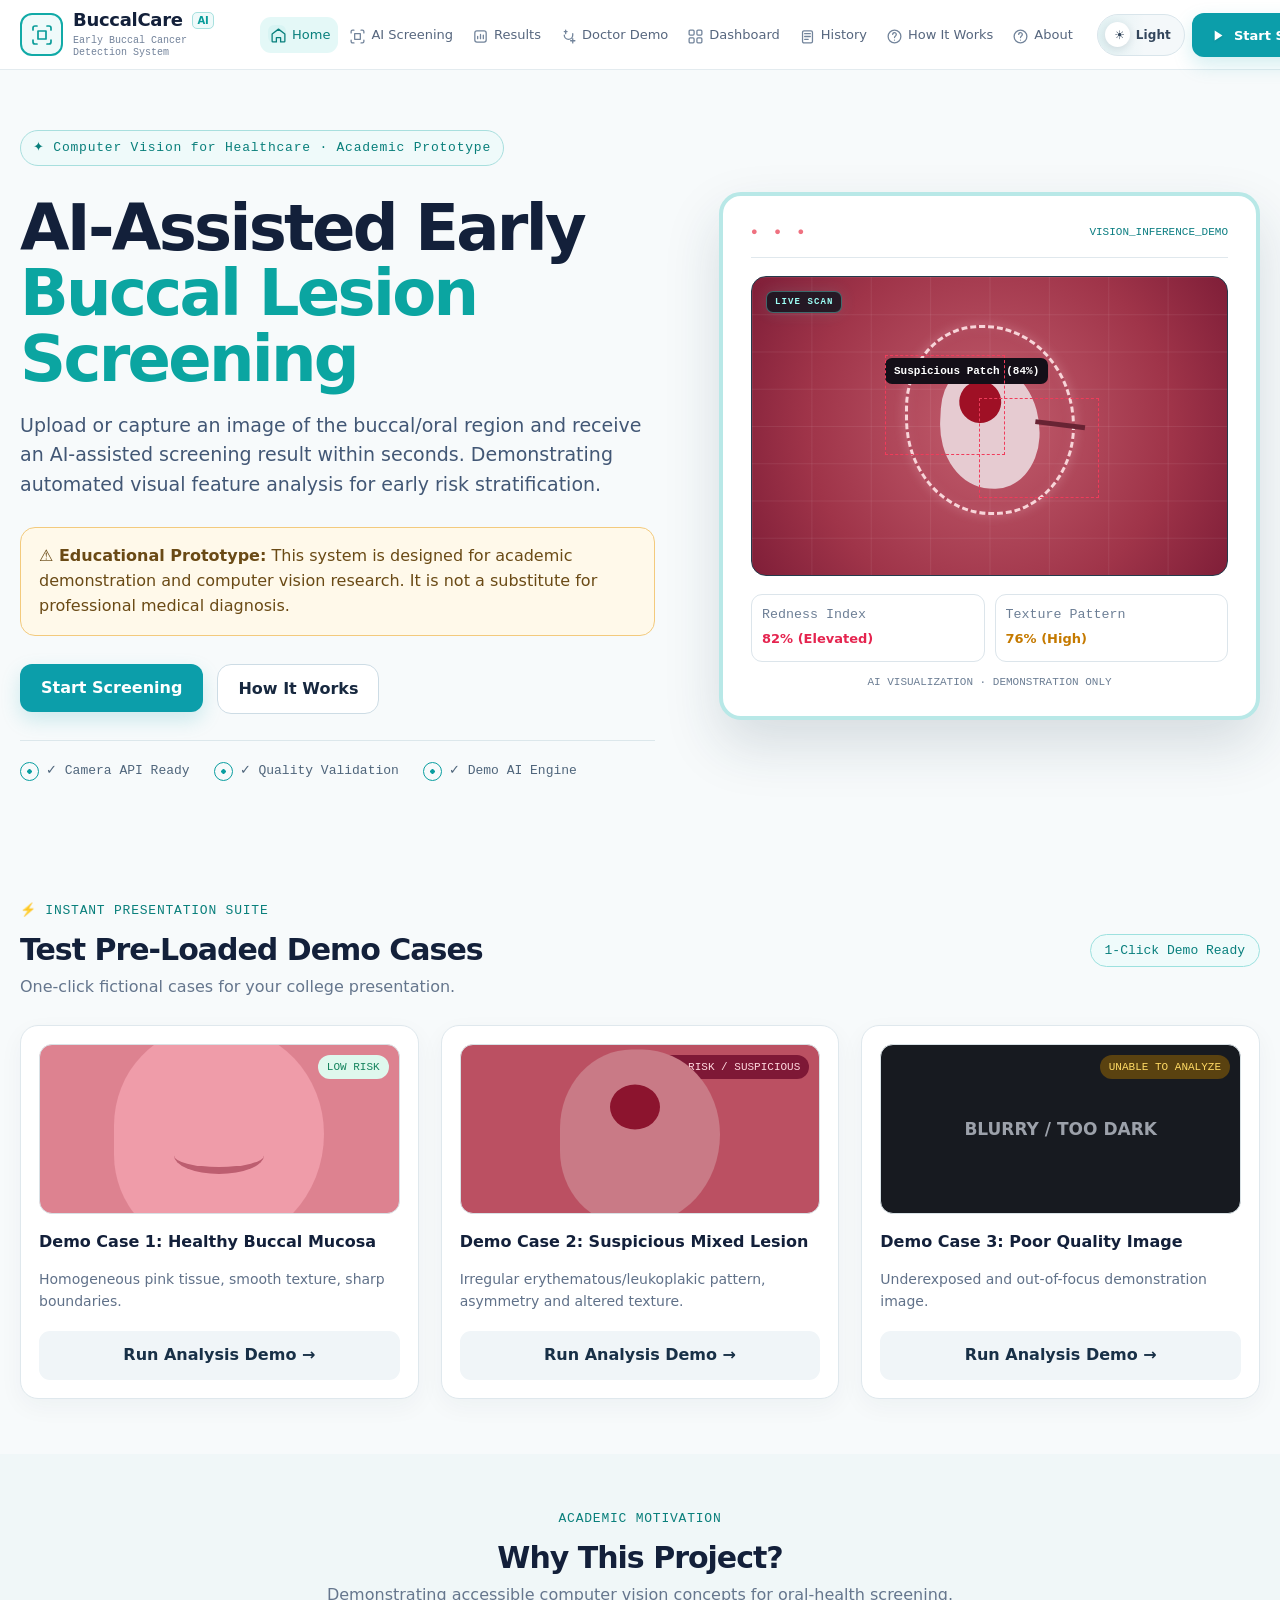
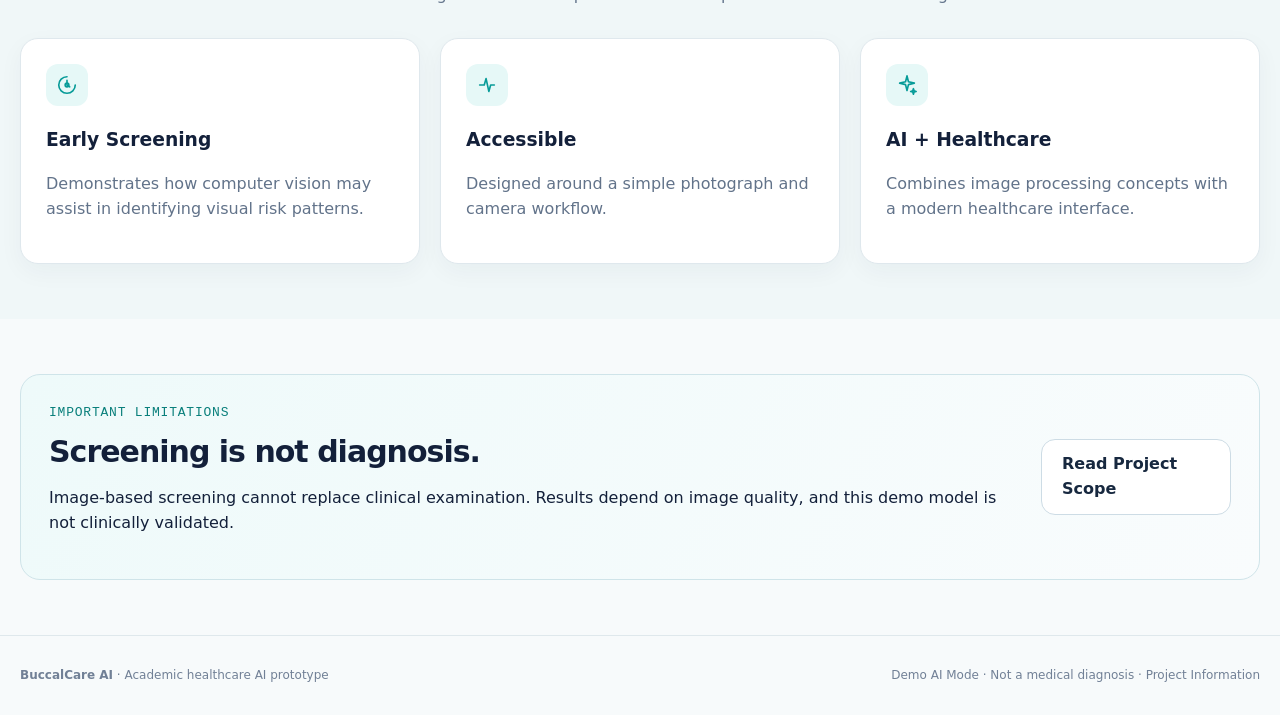
==== index.html @ 54544c03 "Add files via upload" ====
<!DOCTYPE html>
<html lang="en">
<head>
<meta charset="UTF-8"><meta name="viewport" content="width=device-width,initial-scale=1.0">
<title>BuccalCare AI — Early Buccal Cancer Screening System</title>
<link rel="stylesheet" href="styles.css">
</head>
<body data-page="home">
<div id="site-header"></div>
<main>
<section class="hero container">
  <div class="hero-copy">
    <div class="eyebrow">✦ Computer Vision for Healthcare · Academic Prototype</div>
    <h1>AI-Assisted Early <span>Buccal Lesion Screening</span></h1>
    <p class="lead">Upload or capture an image of the buccal/oral region and receive an AI-assisted screening result within seconds. Demonstrating automated visual feature analysis for early risk stratification.</p>
    <div class="notice"><b>⚠ Educational Prototype:</b> This system is designed for academic demonstration and computer vision research. It is not a substitute for professional medical diagnosis.</div>
    <div class="hero-actions"><a class="btn primary" href="screening.html">Start Screening</a><a class="btn secondary" href="how-it-works.html">How It Works</a></div>
    <div class="trust-row"><span>✓ Camera API Ready</span><span>✓ Quality Validation</span><span>✓ Demo AI Engine</span></div>
  </div>
  <div class="vision-window">
    <div class="window-bar"><span class="dots">● ● ●</span><code>VISION_INFERENCE_DEMO</code></div>
    <div class="vision-stage">
      <div class="grid8"></div><div class="scan-ring"></div><div class="mouth-art"><div class="lesion-dot"></div></div>
      <div class="tag">Suspicious Patch <b>(84%)</b></div><div class="corner c1"></div><div class="corner c2"></div>
    </div>
    <div class="metric-row"><div><small>Redness Index</small><b class="danger">82% (Elevated)</b></div><div><small>Texture Pattern</small><b class="warning">76% (High)</b></div></div>
    <div class="demo-label">AI VISUALIZATION · DEMONSTRATION ONLY</div>
  </div>
</section>

<section class="container section">
  <div class="section-head"><div><div class="eyebrow">⚡ INSTANT PRESENTATION SUITE</div><h2>Test Pre-Loaded Demo Cases</h2><p>One-click fictional cases for your college presentation.</p></div><span class="pill">1-Click Demo Ready</span></div>
  <div class="demo-grid">
    <article class="case-card"><div class="case-image healthy"><span class="status success">LOW RISK</span><div class="mucosa smile"></div></div><h3>Demo Case 1: Healthy Buccal Mucosa</h3><p>Homogeneous pink tissue, smooth texture, sharp boundaries.</p><button class="case-btn" data-demo="low">Run Analysis Demo →</button></article>
    <article class="case-card"><div class="case-image suspicious"><span class="status danger-bg">HIGH-RISK / SUSPICIOUS</span><div class="mucosa lesion"></div></div><h3>Demo Case 2: Suspicious Mixed Lesion</h3><p>Irregular erythematous/leukoplakic pattern, asymmetry and altered texture.</p><button class="case-btn" data-demo="high">Run Analysis Demo →</button></article>
    <article class="case-card"><div class="case-image poor"><span class="status warning-bg">UNABLE TO ANALYZE</span><div class="blurred">BLURRY / TOO DARK</div></div><h3>Demo Case 3: Poor Quality Image</h3><p>Underexposed and out-of-focus demonstration image.</p><button class="case-btn" data-demo="poor">Run Analysis Demo →</button></article>
  </div>
</section>

<section class="why section"><div class="container"><div class="center"><div class="eyebrow">ACADEMIC MOTIVATION</div><h2>Why This Project?</h2><p>Demonstrating accessible computer vision concepts for oral-health screening.</p></div>
<div class="feature-grid"><div class="feature"><div class="icon"><svg viewBox="0 0 24 24" aria-hidden="true"><path d="M12 3a9 9 0 1 0 9 9"/><path d="M12 7v5l3 2"/><circle cx="12" cy="12" r="2"/></svg></div><h3>Early Screening</h3><p>Demonstrates how computer vision may assist in identifying visual risk patterns.</p></div><div class="feature"><div class="icon"><svg viewBox="0 0 24 24" aria-hidden="true"><path d="M4 12h5l2-7 3 14 2-7h4"/></svg></div><h3>Accessible</h3><p>Designed around a simple photograph and camera workflow.</p></div><div class="feature"><div class="icon"><svg viewBox="0 0 24 24" aria-hidden="true"><path d="m12 2 1.6 6.4L20 10l-6.4 1.6L12 18l-1.6-6.4L4 10l6.4-1.6L12 2Z"/><path d="M19 16l.7 2.3L22 19l-2.3.7L19 22l-.7-2.3L16 19l2.3-.7L19 16Z"/></svg></div><h3>AI + Healthcare</h3><p>Combines image processing concepts with a modern healthcare interface.</p></div></div></div></section>

<section class="container section"><div class="limit-card"><div><div class="eyebrow">IMPORTANT LIMITATIONS</div><h2>Screening is not diagnosis.</h2><p>Image-based screening cannot replace clinical examination. Results depend on image quality, and this demo model is not clinically validated.</p></div><a class="btn secondary" href="about.html">Read Project Scope</a></div></section>
</main>
<div id="site-footer"></div>
<script src="script.js"></script>
</body></html>
---- styles.css ----
*{box-sizing:border-box}html{scroll-behavior:smooth}body{margin:0;font-family:Inter,ui-sans-serif,system-ui,-apple-system,BlinkMacSystemFont,"Segoe UI",sans-serif;background:#f7fafb;color:#13203a;line-height:1.55}body.dark{background:#0b1520;color:#e9f2f7}a{text-decoration:none;color:inherit}button,input,textarea,select{font:inherit}button{cursor:pointer}.container{width:min(1240px,calc(100% - 40px));margin:auto}.topbar{height:74px;background:rgba(255,255,255,.94);border-bottom:1px solid #e3ebef;display:flex;align-items:center;position:sticky;top:0;z-index:50;backdrop-filter:blur(14px)}body.dark .topbar{background:rgba(11,21,32,.94);border-color:#223342}.nav{display:flex;align-items:center;gap:24px}.brand{display:flex;align-items:center;gap:12px;margin-right:auto}.logo{width:48px;height:48px;border:2px solid #11aaa7;border-radius:14px;display:grid;place-items:center;color:#0a9c99;font-size:24px;background:#effafa}.brand strong{font-size:19px;display:block;letter-spacing:-.3px}.brand small{display:block;color:#72829a;font-family:ui-monospace,monospace;font-size:11px;line-height:1.2}.navlinks{display:flex;align-items:center;gap:5px}.navlinks a{padding:9px 12px;border-radius:11px;color:#56667e;font-size:14px}.navlinks a.active,.navlinks a:hover{background:#e4f8f7;color:#087f7c}.nav-actions{display:flex;align-items:center;gap:9px}.dark-toggle,.ai-badge{border:1px solid #dbe6ec;background:#f5f8fa;padding:9px 12px;border-radius:999px;color:#53647a}.ai-badge{font-family:ui-monospace,monospace;color:#0a8f8b;background:#f0fbfb}.mobile-menu{display:none}.hero{display:grid;grid-template-columns:1.08fr .92fr;gap:64px;align-items:center;padding:72px 0 64px;min-height:690px}.eyebrow{font-family:ui-monospace,SFMono-Regular,Menlo,monospace;letter-spacing:.06em;font-size:13px;color:#097f7b;text-transform:none;margin-bottom:12px}.hero h1{font-size:clamp(44px,5vw,70px);line-height:1.02;letter-spacing:-2.7px;margin:18px 0}.hero h1 span{color:#0ba5a1}.lead{font-size:19px;color:#425775;max-width:780px}.notice{margin:28px 0;padding:16px 18px;border:1px solid #f3ca7d;background:#fff9ea;border-radius:15px;color:#6a4a15}.hero-actions{display:flex;gap:14px;margin:26px 0}.btn{display:inline-flex;justify-content:center;align-items:center;gap:8px;border:1px solid transparent;border-radius:14px;padding:12px 20px;font-weight:700;transition:.2s;min-height:46px}.btn.primary{background:#0c9eaa;color:white;box-shadow:0 10px 24px rgba(12,158,170,.2)}.btn.primary:hover{transform:translateY(-2px);background:#078d98}.btn.secondary{background:white;border-color:#cddce5;color:#17283f}.btn.secondary:hover{border-color:#0aa3a2;background:#f2fbfb}.btn.ghost{background:transparent;color:#52647b}.btn.big{min-height:52px;padding:13px 24px}.trust-row{display:flex;gap:24px;border-top:1px solid #dce7eb;padding-top:20px;color:#4f657b;font-family:ui-monospace,monospace;font-size:13px}.vision-window{background:white;border:4px solid #b8e8e7;border-radius:22px;padding:28px;box-shadow:0 25px 55px rgba(30,55,75,.15);position:relative}.window-bar{display:flex;justify-content:space-between;align-items:center;border-bottom:1px solid #e0e8ed;padding-bottom:16px;margin-bottom:18px;color:#0c7e82;font-family:ui-monospace,monospace;font-size:11px}.dots{color:#ef7180;letter-spacing:5px}.vision-stage{height:300px;border-radius:15px;background:radial-gradient(circle at 50% 50%,#c35e6e,#9f3449 65%,#7f1e38);position:relative;overflow:hidden;border:1px solid #243a4b}.grid8{position:absolute;inset:0;background-image:linear-gradient(rgba(255,255,255,.07) 1px,transparent 1px),linear-gradient(90deg,rgba(255,255,255,.07) 1px,transparent 1px);background-size:12.5% 12.5%}.scan-ring{position:absolute;width:170px;height:190px;border:3px dashed #f8d5d9;border-radius:45% 55% 48% 52%;left:50%;top:48%;transform:translate(-50%,-50%);animation:pulse 2.4s infinite}.mouth-art{position:absolute;width:100px;height:125px;border-radius:40% 60% 45% 55%;background:#e6cbd1;left:50%;top:50%;transform:translate(-50%,-50%) rotate(3deg)}.mouth-art:after{content:"";position:absolute;right:-45px;top:55px;width:50px;height:5px;background:#682333;transform:rotate(4deg)}.lesion-dot{position:absolute;width:42px;height:42px;border-radius:50%;background:#9f1025;left:18px;top:18px}.tag{position:absolute;left:28%;top:27%;background:#140f18;color:white;padding:7px 9px;border-radius:7px;font:700 11px ui-monospace,monospace}.corner{position:absolute;border:1px dashed #f03c5b;width:120px;height:100px}.c1{left:28%;top:26%}.c2{right:27%;bottom:26%}.metric-row{display:grid;grid-template-columns:1fr 1fr;gap:10px;margin-top:18px}.metric-row>div{border:1px solid #dce5eb;border-radius:11px;padding:10px}.metric-row small{display:block;color:#6d7f96;font-family:ui-monospace,monospace}.metric-row b{font-size:13px}.danger{color:#e5244f}.warning{color:#c57a00}.demo-label{text-align:center;font:11px ui-monospace,monospace;color:#6c7e94;margin-top:14px}.section{padding:55px 0}.section-head{display:flex;justify-content:space-between;align-items:end;margin-bottom:25px}.section-head h2,h2{font-size:30px;line-height:1.15;margin:6px 0 8px;letter-spacing:-1px}.section-head p,.center p{color:#65768d;margin:0}.pill{border:1px solid #9de1df;background:#effbfb;color:#087f7d;border-radius:999px;padding:8px 14px;font:13px ui-monospace,monospace}.demo-grid{display:grid;grid-template-columns:repeat(3,1fr);gap:22px}.case-card,.panel,.feature,.stat{background:white;border:1px solid #dfe8ed;border-radius:18px;box-shadow:0 8px 25px rgba(24,52,70,.045)}.case-card{padding:18px}.case-card h3{font-size:16px;margin:16px 0 4px}.case-card p{color:#607189;font-size:14px;min-height:48px}.case-image{height:170px;border-radius:13px;overflow:hidden;position:relative;border:1px solid #d8e1e5}.healthy{background:#dd8290}.suspicious{background:#bb5062}.poor{background:#171a20}.status{position:absolute;right:10px;top:10px;border-radius:999px;padding:6px 9px;font:11px ui-monospace,monospace}.success{background:#dff8ed;color:#15835d}.danger-bg{background:#7e1836;color:#ffd8df}.warning-bg{background:#5a4210;color:#ffda64}.mucosa{position:absolute;width:210px;height:220px;border-radius:48% 52% 55% 45%;left:50%;top:55%;transform:translate(-50%,-50%);background:#ef9ca9}.smile:after{content:"";position:absolute;width:90px;height:30px;border-bottom:7px solid #bd5e70;border-radius:50%;left:60px;top:110px}.lesion{background:#c97a86;width:160px;height:175px}.lesion:after{content:"";position:absolute;width:50px;height:45px;border-radius:50%;background:#8c142e;left:50px;top:35px}.blurred{display:grid;place-items:center;height:100%;font-size:17px;color:#9ca1aa;font-weight:800;filter:blur(.2px)}.case-btn{width:100%;border:0;background:#f0f5f8;border-radius:11px;padding:12px;font-weight:700;color:#183047}.case-btn:hover{background:#e1f5f5;color:#087f7d}.why{background:#f0f7f8}.center{text-align:center}.feature-grid{display:grid;grid-template-columns:repeat(3,1fr);gap:20px;margin-top:30px}.feature{padding:25px}.icon,.round-icon{width:42px;height:42px;border-radius:12px;background:#e6f8f7;color:#079b98;display:grid;place-items:center;font-weight:800}.feature p{color:#62738a}.limit-card{border:1px solid #cfe4e9;background:linear-gradient(120deg,#eefafa,#f9fcfd);border-radius:20px;padding:28px;display:flex;align-items:center;justify-content:space-between;gap:30px}.page{padding:45px 0 80px}.page-title{display:flex;justify-content:space-between;align-items:end;gap:25px;margin-bottom:30px}.page-title h1{font-size:44px;letter-spacing:-1.8px;margin:5px 0}.page-title p{color:#61738a;margin:0}.screen-grid{display:grid;grid-template-columns:1fr 1fr;gap:22px}.panel{padding:25px}.panel-title{display:flex;gap:13px;align-items:center;margin-bottom:20px}.panel-title h2{font-size:20px;margin:0}.panel-title p{margin:2px 0;color:#718197;font-size:13px}.dropzone{min-height:350px;border:2px dashed #bdd3da;border-radius:16px;display:grid;place-items:center;text-align:center;padding:35px;cursor:pointer;background:#fbfefe}.dropzone:hover{border-color:#0aa3a2;background:#f1fbfb}.dropzone input{display:none}.upload-symbol{font-size:42px;color:#0ba19e}.dropzone h3{margin:0;font-size:17px}.dropzone p{color:#6d7d91}.dropzone small{color:#8794a4}.preview{margin-top:15px;border:1px solid #d8e3e8;border-radius:14px;padding:10px;background:#f9fbfc}.preview img{width:100%;max-height:300px;object-fit:contain;border-radius:9px;background:#111}.preview-info{display:flex;justify-content:space-between;gap:10px;margin-top:8px;font-size:12px;color:#64768d}.camera-box{height:350px;border-radius:16px;background:#111a22;overflow:hidden;position:relative;display:grid;place-items:center;color:#9ca8b4}.camera-box video{width:100%;height:100%;object-fit:cover;display:none}.camera-frame{position:absolute;width:70%;height:62%;border:2px dashed rgba(255,255,255,.7);border-radius:18px;display:none;pointer-events:none}.camera-actions{display:flex;gap:9px;flex-wrap:wrap;margin-top:15px}.quality{margin:20px 0;padding:18px;border-radius:15px}.quality.good{background:#e9faf3;border:1px solid #a8dec6}.quality.bad{background:#fff2e9;border:1px solid #f1c5a6}.quality h3{margin:0 0 4px}.analysis-actions{display:flex;gap:12px;margin:25px 0}.disclaimer{border:1px solid #ead39b;background:#fff9eb;color:#684b17;border-radius:14px;padding:16px;margin-top:25px;font-size:13px}.hidden{display:none!important}.result-card{display:grid;grid-template-columns:1.05fr .95fr;gap:22px}.result-main{padding:28px;border-radius:20px;border:1px solid #dce6eb;background:white}.result-main.suspicious{background:#fffafa;border-color:#f1c5cf}.result-main.low{background:#f7fffb;border-color:#bfe6d5}.result-main.unable{background:#fbfbfc}.result-status{display:inline-block;border-radius:999px;padding:8px 12px;font:12px ui-monospace,monospace;margin-bottom:14px}.result-main h2{font-size:34px}.recommendation{margin:20px 0;padding:16px;background:#f4f8fa;border-radius:13px;color:#43566c}.result-image{min-height:420px;border:1px solid #dce5e9;background:#fff;border-radius:20px;padding:14px}.result-image img{width:100%;height:380px;object-fit:contain;background:#15191f;border-radius:13px}.metrics{display:grid;grid-template-columns:repeat(3,1fr);gap:12px;margin:18px 0}.metric{padding:15px;border:1px solid #dfe7ec;border-radius:13px}.metric small{display:block;color:#6b7b8e}.metric b{font-size:20px}.result-actions{display:flex;gap:10px;flex-wrap:wrap;margin-top:20px}.history-list{display:grid;gap:13px}.history-item{display:grid;grid-template-columns:90px 1fr auto;align-items:center;gap:18px;padding:15px;background:white;border:1px solid #dfe8ed;border-radius:15px}.history-thumb{width:90px;height:65px;object-fit:cover;border-radius:9px;background:#e8edf0}.history-item h3{margin:0;font-size:15px}.history-item p{margin:2px 0;color:#718197;font-size:12px}.danger-btn{background:#fff1f2;border:1px solid #f0c5cb;color:#b4233c}.empty{padding:55px;text-align:center;border:1px dashed #cbd8df;border-radius:18px;color:#708096}.stats{display:grid;grid-template-columns:repeat(4,1fr);gap:16px;margin-bottom:22px}.stat{padding:22px}.stat small{color:#6e7e92}.stat b{display:block;font-size:38px;letter-spacing:-2px}.stat span{font-size:12px;color:#8492a2}.dash-grid{display:grid;grid-template-columns:1fr 1fr;gap:22px}.bars{height:270px;display:flex;align-items:end;justify-content:space-around;gap:30px;padding:20px}.bar-wrap{height:100%;display:flex;flex-direction:column;justify-content:end;align-items:center;gap:8px;flex:1}.bar{width:min(80px,75%);min-height:8px;background:linear-gradient(180deg,#10aaa7,#087e91);border-radius:10px 10px 4px 4px}.bar-wrap span{font-size:12px;color:#697a8f;text-align:center}.activity-row{display:flex;justify-content:space-between;border-bottom:1px solid #edf1f3;padding:13px 0;font-size:13px}.doctor-grid{display:grid;grid-template-columns:1fr 1fr;gap:22px}.form-grid{display:grid;grid-template-columns:1fr 1fr;gap:14px;margin:20px 0}.form-grid label{display:flex;flex-direction:column;gap:6px;font-size:13px;font-weight:700;color:#45586e}.form-grid .full{grid-column:1/-1}.form-grid input,.form-grid textarea,.form-grid select{border:1px solid #ccdbe2;border-radius:10px;padding:11px;background:white;color:#17283e;outline:none}.form-grid textarea{min-height:95px;resize:vertical}.prescription-wrap{background:#eef2f4;padding:22px;border-radius:18px;min-height:700px}.prescription{background:white;max-width:680px;margin:auto;padding:35px;min-height:650px;box-shadow:0 10px 30px rgba(20,40,55,.1);color:#14263b}.rx-warning{text-align:center;border:2px solid #d33a50;color:#a51d34;font-weight:900;padding:9px;margin-bottom:18px}.rx-head{display:flex;justify-content:space-between;border-bottom:2px solid #0b9c99;padding-bottom:15px}.rx-table{width:100%;border-collapse:collapse;margin:20px 0}.rx-table td{border:1px solid #dbe3e8;padding:8px;font-size:13px}.steps{max-width:900px;margin:40px auto}.step{display:grid;grid-template-columns:90px 1fr;gap:25px;padding:28px 0;border-bottom:1px solid #dbe5ea}.step>span{font:700 28px ui-monospace,monospace;color:#0aa09d}.step h2{margin-top:0}.about-grid{display:grid;grid-template-columns:1fr 1fr;gap:22px}.tech-grid{display:grid;grid-template-columns:repeat(4,1fr);gap:12px;margin-top:18px}.tech-grid span{padding:14px;background:white;border:1px solid #dce6eb;border-radius:12px;font-weight:700}.clean-list{padding-left:20px}.clean-list li{margin:10px 0}.footer{border-top:1px solid #dfe8ec;padding:30px 0;color:#718096;font-size:12px}.footer-inner{display:flex;justify-content:space-between;gap:20px}.toast{position:fixed;right:20px;bottom:20px;background:#152536;color:#fff;padding:13px 17px;border-radius:12px;box-shadow:0 15px 35px rgba(0,0,0,.2);z-index:100;animation:slide .25s}.muted{color:#718096}@keyframes pulse{50%{transform:translate(-50%,-50%) scale(1.04);opacity:.65}}@keyframes slide{from{transform:translateY(20px);opacity:0}}@media(max-width:1050px){.navlinks{display:none}.mobile-menu{display:block;border:1px solid #d8e3e8;background:white;border-radius:10px;padding:9px}.nav{gap:12px}.hero{grid-template-columns:1fr;gap:30px}.vision-window{max-width:720px;margin:auto}.demo-grid,.feature-grid{grid-template-columns:1fr 1fr}.screen-grid,.result-card,.doctor-grid,.dash-grid,.about-grid{grid-template-columns:1fr}.stats{grid-template-columns:1fr 1fr}}@media(max-width:650px){.container{width:min(100% - 24px,1240px)}.topbar{height:66px}.brand small{display:none}.brand strong{font-size:17px}.nav-actions .ai-badge{display:none}.hero{padding:42px 0}.hero h1{font-size:43px;letter-spacing:-1.8px}.lead{font-size:16px}.hero-actions,.analysis-actions{flex-direction:column}.btn{width:100%}.trust-row{flex-direction:column;gap:8px}.demo-grid,.feature-grid,.stats,.tech-grid,.metrics{grid-template-columns:1fr}.section-head,.page-title{align-items:flex-start;flex-direction:column}.page-title h1{font-size:35px}.vision-window{padding:14px}.vision-stage{height:250px}.history-item{grid-template-columns:65px 1fr}.history-item .btn{grid-column:1/-1}.form-grid{grid-template-columns:1fr}.form-grid .full{grid-column:auto}.limit-card{flex-direction:column;align-items:flex-start}.footer-inner{flex-direction:column}.prescription-wrap{padding:8px}.prescription{padding:20px}.camera-box,.dropzone{min-height:290px;height:290px}.camera-actions .btn{width:auto;flex:1}.camera-actions{display:grid;grid-template-columns:1fr 1fr}.camera-actions .btn:first-child{grid-column:1/-1}.result-image{min-height:320px}.result-image img{height:290px}}body.dark .case-card,body.dark .panel,body.dark .feature,body.dark .stat,body.dark .result-main,body.dark .result-image,body.dark .history-item,body.dark .tech-grid span,body.dark .topbar,body.dark .btn.secondary,body.dark .dropzone{background:#111f2c;border-color:#2b3c4b;color:#eaf2f5}body.dark .lead,body.dark .page-title p,body.dark .section-head p,body.dark .center p,body.dark .case-card p,body.dark .feature p,body.dark .muted{color:#a8bac8}body.dark .btn.secondary{color:#eaf2f5}body.dark .dropzone{background:#0f1b26}.no-scroll{overflow:hidden}@media print{body{background:white!important}.topbar,#site-footer,.page-title,.disclaimer,.form-panel{display:none!important}.prescription-wrap{background:white!important;padding:0!important}.prescription{box-shadow:none!important;margin:0!important;max-width:none!important}.doctor-grid{display:block!important}.prescription-wrap{display:block!important}}

/* ===== UI REFINEMENT / ICON SYSTEM ===== */
:root{--primary:#0a9ea0;--primary-2:#087f88;--ink:#13203a;--muted:#64758c;--line:#dce7ec;--surface:#fff;--page:#f7fafb}
.icon-svg,.icon-svg svg{width:17px;height:17px;display:inline-flex;flex:none}.icon-svg svg{fill:none;stroke:currentColor;stroke-width:1.8;stroke-linecap:round;stroke-linejoin:round}.topbar{height:70px}.nav{height:70px;gap:16px}.brand{min-width:224px;gap:10px}.logo{width:43px;height:43px;border-radius:12px}.logo svg{width:24px;height:24px;fill:none;stroke:currentColor;stroke-width:1.7;stroke-linecap:round;stroke-linejoin:round}.brand-copy{line-height:1.05}.brand strong{font-size:18px;white-space:nowrap}.brand strong em{font-style:normal;color:#079b99;border:1px solid #a8e1df;background:#effafa;border-radius:5px;padding:2px 5px;font-size:10px;vertical-align:middle;margin-left:3px}.brand small{font-size:10px;margin-top:5px}.navlinks{gap:1px;flex:1;justify-content:center}.navlinks a{display:inline-flex;align-items:center;gap:6px;padding:8px 8px;font-size:13px;white-space:nowrap}.navlinks a .icon-svg{color:#71839a}.navlinks a.active .icon-svg,.navlinks a:hover .icon-svg{color:currentColor}.nav-actions{gap:7px}.dark-toggle{display:inline-flex;align-items:center;gap:6px;padding:8px 10px;font-size:12px}.ai-badge{font-size:11px;padding:8px 10px}.ai-badge b{font-weight:600}.nav-cta{min-height:42px;padding:9px 15px;font-size:13px;border-radius:12px}.nav-cta svg{width:14px;height:14px;fill:currentColor;stroke:none}.mobile-menu{width:42px;height:42px;display:none;align-items:center;justify-content:center;color:#29445a}.mobile-menu svg{width:21px;height:21px;fill:none;stroke:currentColor;stroke-width:1.8;stroke-linecap:round}
.btn svg{width:17px;height:17px}.round-icon{display:grid;place-items:center}.round-icon svg{width:21px;height:21px;fill:none;stroke:currentColor;stroke-width:1.8;stroke-linecap:round;stroke-linejoin:round}.toast{display:flex;align-items:center;gap:9px}.toast svg{width:18px;height:18px;fill:none;stroke:#75e0d5;stroke-width:2;stroke-linecap:round;stroke-linejoin:round}
.hero{padding-top:60px}.hero h1{max-width:800px}.hero .eyebrow{display:inline-flex;align-items:center;border:1px solid #a8dfde;background:#effafa;border-radius:999px;padding:7px 12px}.section-head{align-items:center}.case-card{transition:transform .2s,box-shadow .2s}.case-card:hover{transform:translateY(-3px);box-shadow:0 15px 32px rgba(24,52,70,.08)}
@media(max-width:1200px){.brand{min-width:205px}.navlinks a{padding:8px 6px;font-size:12px}.navlinks a .icon-svg{display:none}.nav-actions .ai-badge{display:none}.nav-cta span{display:none}.nav-cta{padding:10px 12px}.nav-cta svg{width:17px;height:17px}.container{width:min(1180px,calc(100% - 32px))}}
@media(max-width:980px){.navlinks{display:none}.mobile-menu{display:inline-flex}.nav{position:relative}.navlinks.mobile-open{display:flex;position:absolute;top:70px;left:0;right:0;flex-direction:column;align-items:stretch;padding:10px;background:var(--surface);border:1px solid var(--line);border-radius:0 0 16px 16px;box-shadow:0 16px 30px rgba(20,45,65,.12);z-index:80}.navlinks.mobile-open a{padding:12px 14px;font-size:14px}.navlinks.mobile-open a .icon-svg{display:inline-flex}.nav-actions .dark-toggle span{display:none}.nav-actions .dark-toggle{padding:10px}.brand{margin-right:auto}.hero{padding-top:45px}}
@media(max-width:650px){.topbar,.nav{height:64px}.navlinks.mobile-open{top:64px}.brand{min-width:0}.brand small{display:none}.brand strong{font-size:16px}.logo{width:40px;height:40px}.nav-actions{gap:5px}.nav-cta{display:none}.hero{padding-top:38px}.hero .eyebrow{font-size:11px}.case-image{height:150px}.page{padding-top:32px}}
body.dark{--surface:#111f2c;--page:#0b1520;--line:#2a3c4c;--ink:#e9f2f7;--muted:#a8bac8}body.dark .hero .eyebrow{background:#102d32;border-color:#24585b}body.dark .pill,body.dark .ai-badge,body.dark .dark-toggle{background:#132531;border-color:#2c4654;color:#a9dedd}body.dark .footer{border-color:#243746}body.dark .notice,body.dark .disclaimer{background:#2a2416;border-color:#67562d;color:#f0dca5}

/* ===== FINAL VISUAL POLISH ===== */
.navlinks a .icon-svg{width:18px;height:18px;padding:2px;border-radius:6px;transition:transform .2s ease,background .2s ease,color .2s ease}.navlinks a:hover .icon-svg,.navlinks a.active .icon-svg{transform:translateY(-1px);background:#d8f4f3}.dark-toggle svg{width:17px;height:17px}.nav-cta svg{filter:drop-shadow(0 1px 1px rgba(0,0,0,.12))}
.vision-stage:before{content:"";position:absolute;left:0;right:0;top:-18%;height:3px;background:linear-gradient(90deg,transparent 0%,rgba(105,255,239,.2) 18%,#73fff1 50%,rgba(105,255,239,.2) 82%,transparent 100%);box-shadow:0 0 14px rgba(115,255,241,.85),0 0 35px rgba(115,255,241,.45);z-index:8;animation:visionScan 3.2s ease-in-out infinite;pointer-events:none}.vision-stage:after{content:"LIVE SCAN";position:absolute;left:14px;top:14px;padding:5px 8px;border-radius:7px;background:rgba(7,20,29,.78);border:1px solid rgba(113,255,241,.35);color:#9dfff6;font:700 9px ui-monospace,monospace;letter-spacing:.12em;z-index:9;box-shadow:0 0 16px rgba(80,230,220,.12)}
.grid8{animation:gridGlow 3.2s ease-in-out infinite}.scan-ring{box-shadow:0 0 12px rgba(255,220,228,.22),inset 0 0 12px rgba(255,220,228,.08)}.lesion-dot{animation:lesionPulse 1.7s ease-in-out infinite}.tag{animation:tagBlink 2.4s ease-in-out infinite}
@keyframes visionScan{0%{top:-18%;opacity:0}10%{opacity:1}50%{top:52%;opacity:1}90%{opacity:1}100%{top:118%;opacity:0}}@keyframes gridGlow{50%{opacity:.72}}@keyframes lesionPulse{50%{box-shadow:0 0 0 7px rgba(255,80,110,.08),0 0 22px rgba(255,80,110,.35)}}@keyframes tagBlink{50%{transform:translateY(-2px);box-shadow:0 0 16px rgba(255,255,255,.08)}}
@media (prefers-reduced-motion:reduce){.vision-stage:before,.grid8,.scan-ring,.lesion-dot,.tag{animation:none!important}}
@media(max-width:1200px){.nav-actions .ai-badge{display:none!important}}

.icon svg{width:22px;height:22px;fill:none;stroke:currentColor;stroke-width:1.8;stroke-linecap:round;stroke-linejoin:round}.upload-symbol svg{width:42px;height:42px;fill:none;stroke:#0ba19e;stroke-width:1.6;stroke-linecap:round;stroke-linejoin:round}.quality h3{display:flex;align-items:center;gap:8px}.quality h3:before{content:"✓";width:24px;height:24px;border-radius:50%;display:grid;place-items:center;background:#dff8ef;color:#12855e;font-size:13px}.quality.bad h3:before{content:"!";background:#ffe2d2;color:#b65c22}.notice b:first-child{display:inline-flex;align-items:center;gap:7px}.trust-row span{display:inline-flex;align-items:center;gap:7px}.trust-row span:before{content:"";width:17px;height:17px;border:1.7px solid #0a9ea0;border-radius:50%;background:radial-gradient(circle at center,#0a9ea0 0 2px,transparent 2.5px)}

/* --- Final CTA + theme toggle polish --- */
.btn.primary,
.nav-actions > .btn.primary {
  border-radius: 12px;
  min-width: 148px;
  height: 48px;
  padding: 0 20px;
  white-space: nowrap;
  line-height: 1;
  box-shadow: 0 8px 20px rgba(12, 158, 170, .18);
}
.nav-actions > .btn.primary {
  min-width: 134px;
  height: 44px;
  padding: 0 16px;
  border-radius: 12px;
}
.btn.primary:hover {
  transform: translateY(-1px);
  box-shadow: 0 11px 25px rgba(12, 158, 170, .24);
}
.btn.primary:active {
  transform: translateY(0);
}

/* Animated light/dark switch */
.dark-toggle {
  position: relative;
  display: inline-flex;
  align-items: center;
  justify-content: center;
  gap: 7px;
  min-width: 82px;
  height: 42px;
  padding: 0 13px;
  border: 1px solid #d9e5eb;
  border-radius: 999px;
  background: #f4f8fa;
  color: #33465c;
  overflow: hidden;
  isolation: isolate;
  transition: background .35s ease, border-color .35s ease, color .35s ease,
              box-shadow .35s ease, transform .2s ease;
}
.dark-toggle::before {
  content: "";
  position: absolute;
  width: 25px;
  height: 25px;
  left: 7px;
  top: 7px;
  border-radius: 50%;
  background: #fff;
  box-shadow: 0 2px 8px rgba(28, 51, 68, .14);
  transition: transform .42s cubic-bezier(.2,.8,.2,1),
              background .35s ease, box-shadow .35s ease;
  z-index: -1;
}
.dark-toggle::after {
  content: "";
  position: absolute;
  inset: 0;
  border-radius: inherit;
  background: linear-gradient(90deg, rgba(11,165,161,.08), transparent 55%);
  opacity: 1;
  transition: opacity .35s ease, transform .45s ease;
  z-index: -2;
}
.dark-toggle:hover {
  transform: translateY(-1px);
  box-shadow: 0 6px 16px rgba(26, 56, 75, .10);
}
.dark-toggle:active { transform: scale(.97); }
.dark-toggle.is-dark::before {
  transform: translateX(42px);
  background: #172a3a;
  box-shadow: 0 2px 9px rgba(0, 0, 0, .35);
}
.dark-toggle.is-dark::after {
  opacity: .2;
  transform: rotate(180deg);
}
.dark-toggle .theme-icon {
  display: inline-grid;
  place-items: center;
  width: 18px;
  height: 18px;
  transition: transform .42s cubic-bezier(.2,.8,.2,1), opacity .25s ease;
}
.dark-toggle.is-dark .theme-icon {
  transform: rotate(180deg);
}
.dark-toggle .theme-label {
  font-size: 12px;
  font-weight: 700;
  letter-spacing: .01em;
}
body.dark .dark-toggle {
  background: #142331;
  border-color: #304656;
  color: #e8f2f5;
}
@media (max-width: 650px) {
  .nav-actions > .btn.primary { display: none; }
  .dark-toggle { min-width: 78px; }
}
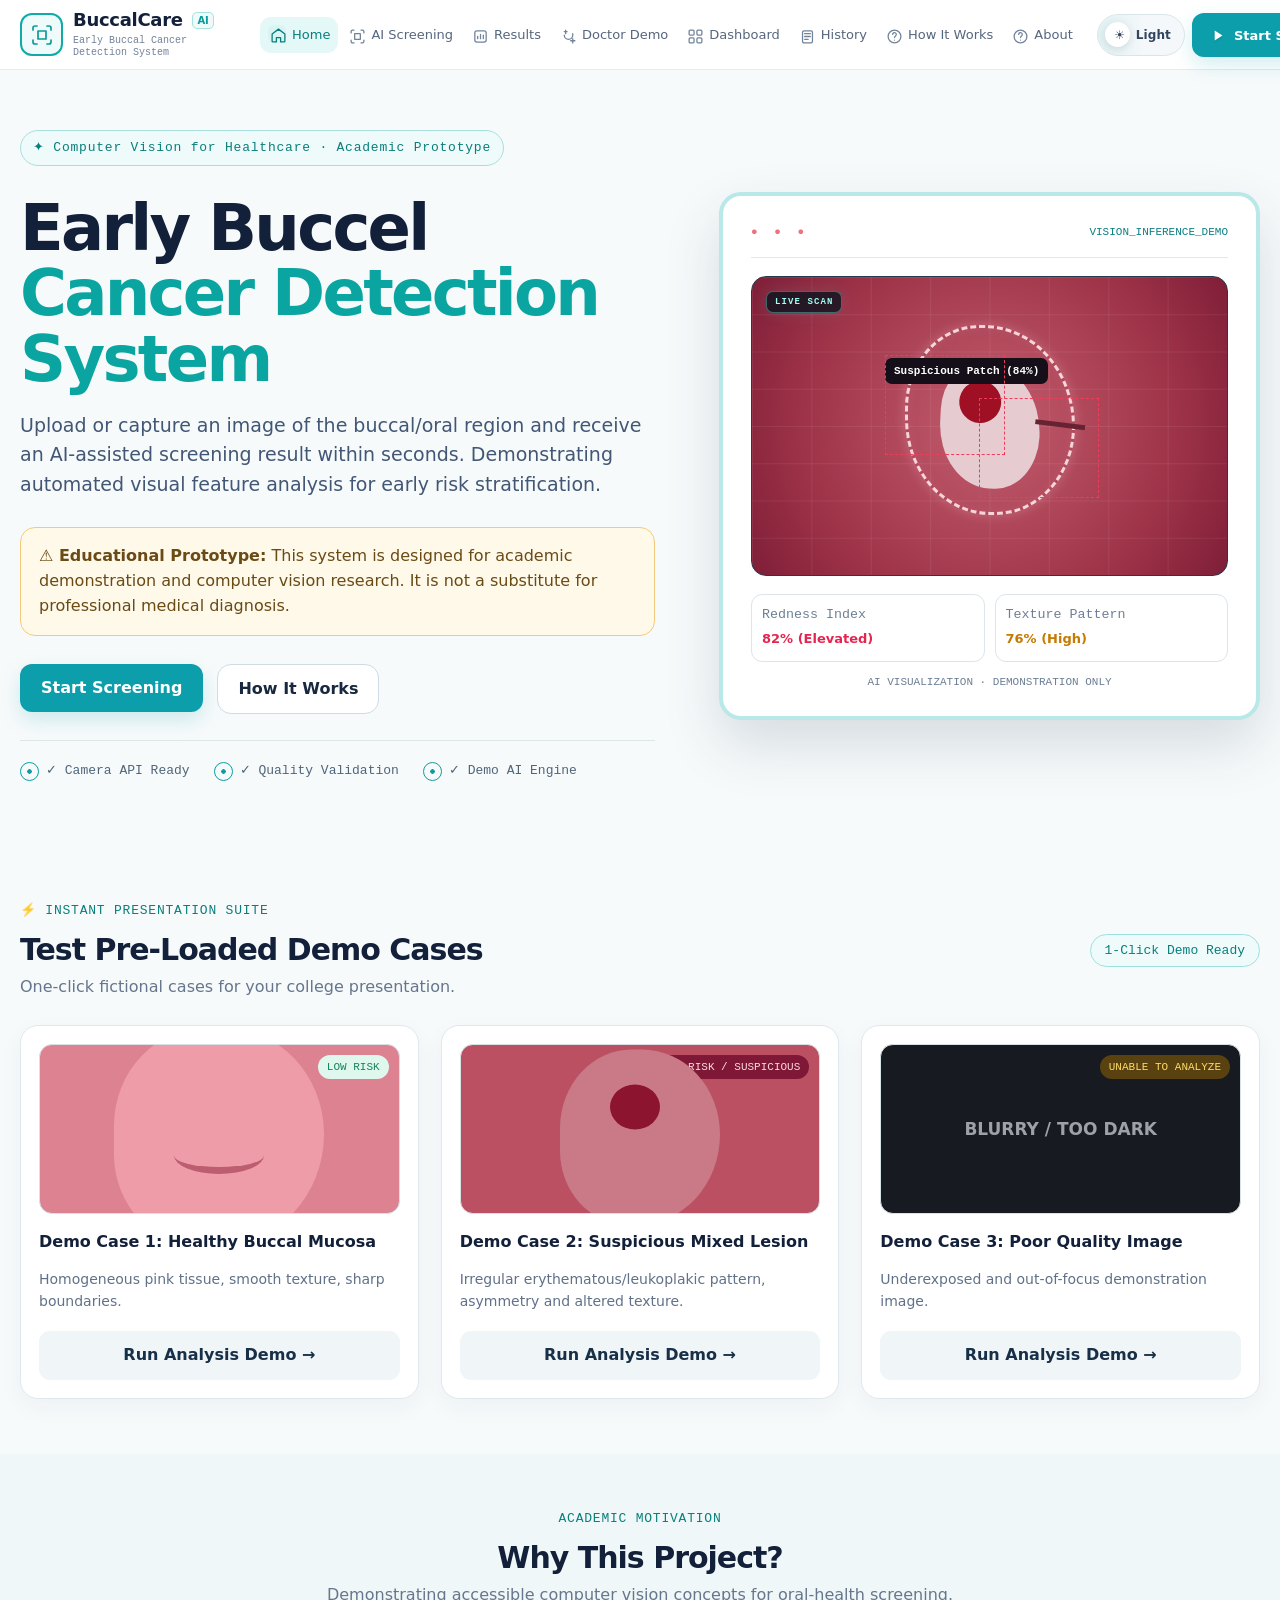
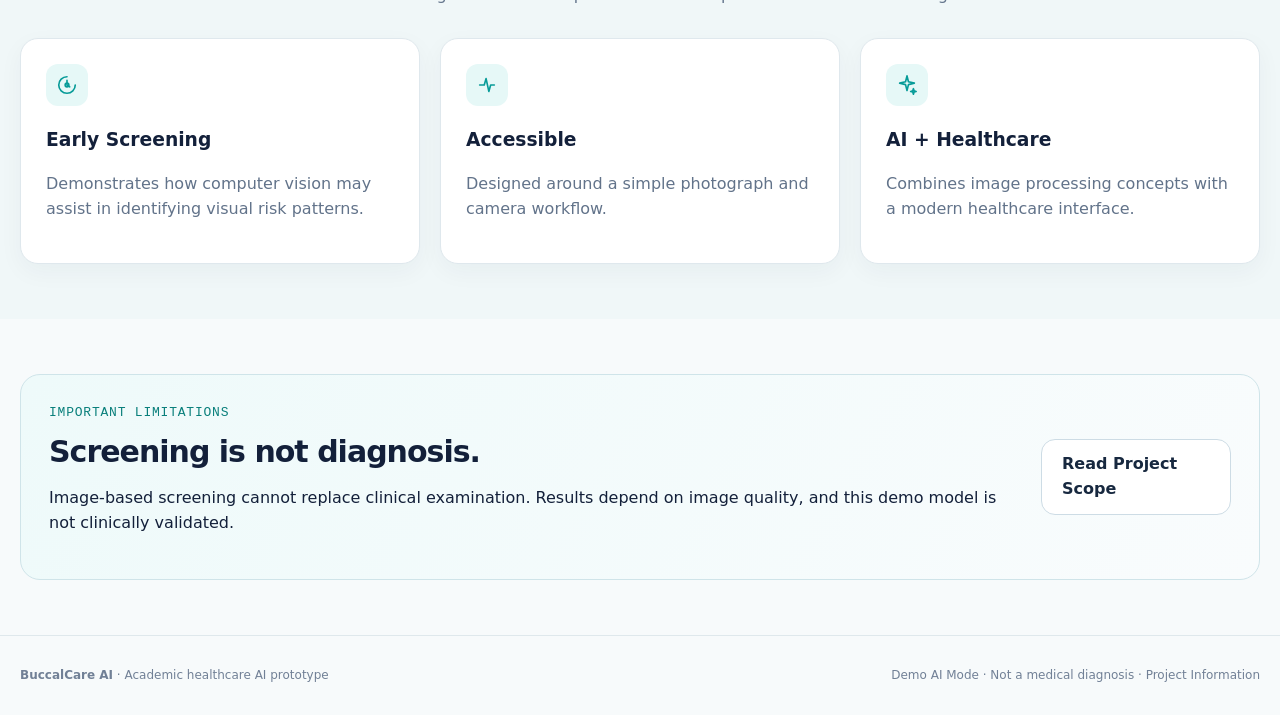
==== commit e7694102: "Update heading for cancer detection system" ====
--- a/index.html
+++ b/index.html
@@ -11,7 +11,7 @@
 <section class="hero container">
   <div class="hero-copy">
     <div class="eyebrow">✦ Computer Vision for Healthcare · Academic Prototype</div>
-    <h1>AI-Assisted Early <span>Buccal Lesion Screening</span></h1>
+    <h1>Early Buccel <span>Cancer Detection System</span></h1>
     <p class="lead">Upload or capture an image of the buccal/oral region and receive an AI-assisted screening result within seconds. Demonstrating automated visual feature analysis for early risk stratification.</p>
     <div class="notice"><b>⚠ Educational Prototype:</b> This system is designed for academic demonstration and computer vision research. It is not a substitute for professional medical diagnosis.</div>
     <div class="hero-actions"><a class="btn primary" href="screening.html">Start Screening</a><a class="btn secondary" href="how-it-works.html">How It Works</a></div>
@@ -44,4 +44,4 @@
 </main>
 <div id="site-footer"></div>
 <script src="script.js"></script>
-</body></html>+</body></html>
